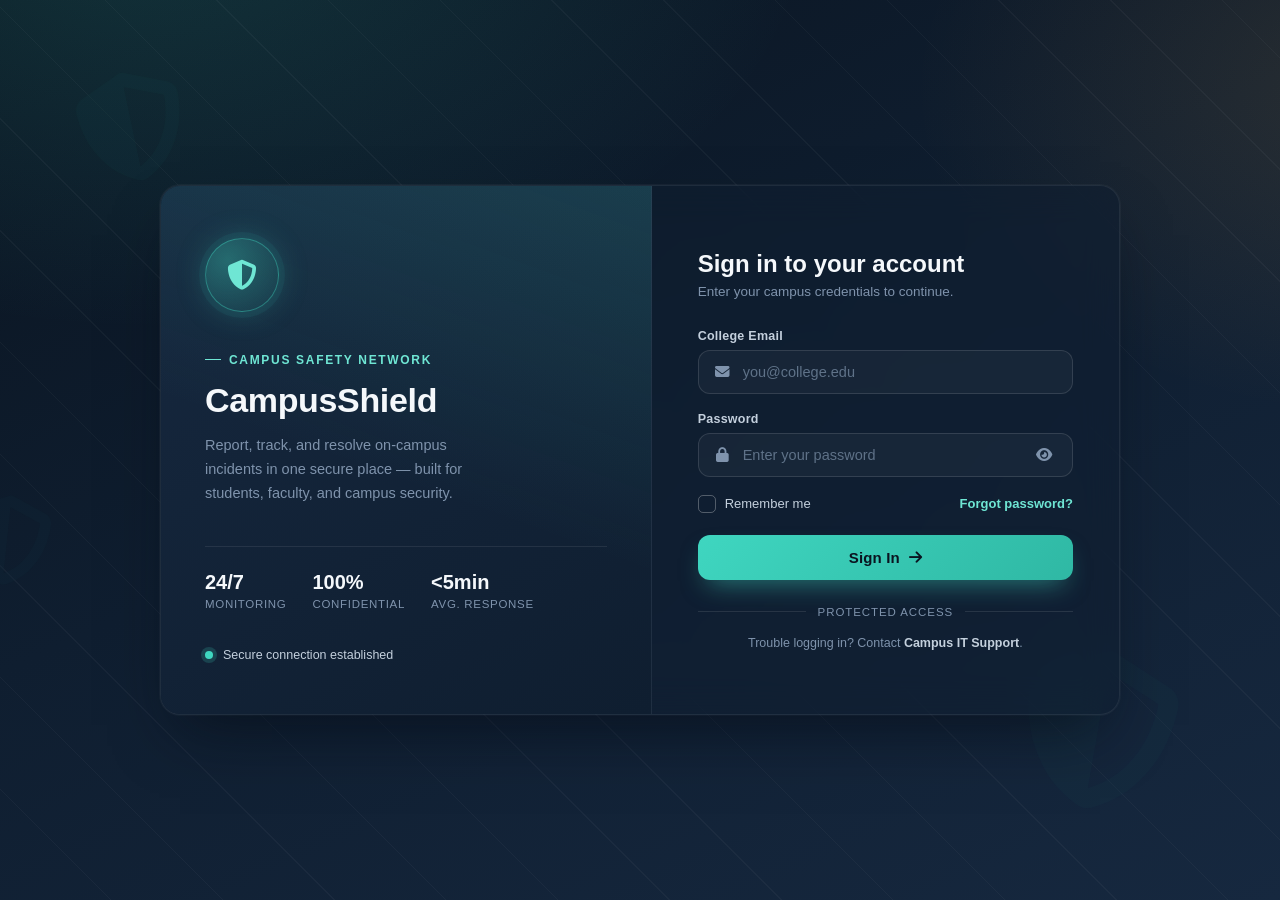
==== index.html @ 755e7db8 "Add files via upload" ====
<!DOCTYPE html>
<html lang="en">
<head>
<meta charset="UTF-8">
<meta name="viewport" content="width=device-width, initial-scale=1.0">
<title>CampusShield | Sign In</title>
<link rel="stylesheet" href="https://cdnjs.cloudflare.com/ajax/libs/font-awesome/6.5.1/css/all.min.css">
<style>
  :root{
    --navy-950:#0a1420;
    --navy-900:#0f1e30;
    --navy-800:#16283f;
    --navy-700:#1e3552;
    --slate-400:#7f93ac;
    --slate-200:#c4d0dd;
    --cyan-400:#3fd6c0;
    --cyan-300:#6fe6d4;
    --amber-400:#f0a83c;
    --danger:#ef5a5a;
    --success:#3fd6c0;
    --white:#f5f8fb;
    --radius-lg:20px;
    --radius-md:12px;
    --shadow-card:0 30px 60px -20px rgba(4,10,20,0.65), 0 0 0 1px rgba(255,255,255,0.04);
    --font-display:'Segoe UI Semibold','Segoe UI',-apple-system,BlinkMacSystemFont,'Helvetica Neue',Arial,sans-serif;
    --font-body:-apple-system,BlinkMacSystemFont,'Segoe UI',Roboto,Helvetica,Arial,sans-serif;
  }

  *{margin:0;padding:0;box-sizing:border-box;}

  html,body{height:100%;}

  body{
    font-family:var(--font-body);
    min-height:100vh;
    display:flex;
    align-items:center;
    justify-content:center;
    padding:32px 20px;
    color:var(--white);
    position:relative;
    overflow-x:hidden;
    background:
      radial-gradient(1100px 700px at 12% -10%, rgba(63,214,192,0.16), transparent 60%),
      radial-gradient(900px 600px at 110% 10%, rgba(240,168,60,0.12), transparent 55%),
      linear-gradient(155deg, var(--navy-950) 0%, var(--navy-900) 45%, var(--navy-800) 100%);
  }

  /* ---------- Ambient watermark shield pattern ---------- */
  .bg-shield{
    position:fixed;
    inset:0;
    z-index:0;
    pointer-events:none;
    opacity:0.06;
    background-image:
      repeating-linear-gradient(45deg, transparent, transparent 78px, rgba(255,255,255,0.6) 78px, rgba(255,255,255,0.6) 79px);
  }

  .bg-shield i{
    position:absolute;
    color:var(--cyan-400);
    filter:blur(0.5px);
  }
  .bg-shield i:nth-child(1){ top:8%; left:6%; font-size:110px; transform:rotate(-12deg); opacity:.5;}
  .bg-shield i:nth-child(2){ bottom:10%; right:8%; font-size:160px; transform:rotate(10deg); opacity:.4;}
  .bg-shield i:nth-child(3){ top:55%; left:-3%; font-size:90px; transform:rotate(6deg); opacity:.35;}

  /* ---------- Layout wrapper ---------- */
  .wrapper{
    position:relative;
    z-index:2;
    width:100%;
    max-width:960px;
    display:grid;
    grid-template-columns:1.05fr 1fr;
    background:rgba(15,30,48,0.55);
    border:1px solid rgba(255,255,255,0.07);
    border-radius:var(--radius-lg);
    box-shadow:var(--shadow-card);
    backdrop-filter:blur(18px);
    overflow:hidden;
    animation:riseIn .6s cubic-bezier(.2,.8,.2,1) both;
  }

  @keyframes riseIn{
    from{opacity:0; transform:translateY(18px);}
    to{opacity:1; transform:translateY(0);}
  }

  /* ---------- Left brand panel ---------- */
  .brand-panel{
    position:relative;
    padding:52px 44px;
    display:flex;
    flex-direction:column;
    justify-content:space-between;
    background:
      linear-gradient(200deg, rgba(63,214,192,0.14), transparent 55%),
      linear-gradient(150deg, var(--navy-800) 0%, var(--navy-900) 100%);
    border-right:1px solid rgba(255,255,255,0.06);
  }

  .badge-ring{
    width:74px;height:74px;
    border-radius:50%;
    display:flex;align-items:center;justify-content:center;
    background:radial-gradient(circle at 30% 30%, rgba(63,214,192,0.35), rgba(63,214,192,0.05));
    border:1px solid rgba(63,214,192,0.4);
    box-shadow:0 0 0 6px rgba(63,214,192,0.06), 0 0 30px rgba(63,214,192,0.25);
  }

  .badge-ring i{
    font-size:30px;
    color:var(--cyan-300);
    animation:pulseShield 3.2s ease-in-out infinite;
  }

  @keyframes pulseShield{
    0%,100%{ transform:scale(1); filter:drop-shadow(0 0 0 rgba(63,214,192,0)); }
    50%{ transform:scale(1.08); filter:drop-shadow(0 0 10px rgba(63,214,192,0.5)); }
  }

  .brand-copy{ margin-top:34px; }

  .eyebrow{
    display:inline-flex;
    align-items:center;
    gap:8px;
    font-size:12px;
    letter-spacing:.14em;
    text-transform:uppercase;
    color:var(--cyan-300);
    font-weight:600;
    margin-bottom:14px;
  }
  .eyebrow::before{
    content:"";
    width:16px;height:1px;
    background:var(--cyan-300);
    display:inline-block;
  }

  .brand-copy h1{
    font-family:var(--font-display);
    font-size:34px;
    line-height:1.15;
    letter-spacing:-0.01em;
    margin-bottom:14px;
  }

  .brand-copy p{
    color:var(--slate-400);
    font-size:14.5px;
    line-height:1.65;
    max-width:34ch;
  }

  .stat-row{
    display:flex;
    gap:26px;
    margin-top:40px;
    padding-top:24px;
    border-top:1px solid rgba(255,255,255,0.08);
  }
  .stat-row div h3{
    font-family:var(--font-display);
    font-size:20px;
    color:var(--white);
  }
  .stat-row div span{
    font-size:11.5px;
    color:var(--slate-400);
    text-transform:uppercase;
    letter-spacing:.06em;
  }

  .status-strip{
    margin-top:36px;
    display:flex;
    align-items:center;
    gap:10px;
    font-size:12.5px;
    color:var(--slate-200);
  }
  .dot-live{
    width:8px;height:8px;border-radius:50%;
    background:var(--success);
    box-shadow:0 0 0 4px rgba(63,214,192,0.18);
    animation:blink 1.8s ease-in-out infinite;
  }
  @keyframes blink{ 0%,100%{opacity:1;} 50%{opacity:.35;} }

  /* ---------- Right form panel ---------- */
  .form-panel{
    padding:52px 46px;
    display:flex;
    flex-direction:column;
    justify-content:center;
  }

  .form-head{ margin-bottom:30px; }
  .form-head h2{
    font-family:var(--font-display);
    font-size:24px;
    margin-bottom:6px;
  }
  .form-head p{
    font-size:13.5px;
    color:var(--slate-400);
  }

  .field{
    margin-bottom:18px;
    position:relative;
  }

  .field label{
    display:block;
    font-size:12.5px;
    font-weight:600;
    letter-spacing:.02em;
    color:var(--slate-200);
    margin-bottom:7px;
  }

  .input-shell{
    display:flex;
    align-items:center;
    background:rgba(255,255,255,0.035);
    border:1px solid rgba(255,255,255,0.12);
    border-radius:var(--radius-md);
    padding:0 14px;
    transition:border-color .18s ease, box-shadow .18s ease, background .18s ease;
  }

  .input-shell i.leading-icon{
    color:var(--slate-400);
    font-size:14.5px;
    width:20px;
    text-align:center;
    transition:color .18s ease;
  }

  .input-shell input{
    flex:1;
    background:transparent;
    border:none;
    outline:none;
    color:var(--white);
    font-size:14.5px;
    padding:13px 10px;
    font-family:var(--font-body);
  }

  .input-shell input::placeholder{ color:#5f7288; }

  .input-shell:focus-within{
    border-color:var(--cyan-400);
    background:rgba(63,214,192,0.05);
    box-shadow:0 0 0 3px rgba(63,214,192,0.14);
  }
  .input-shell:focus-within i.leading-icon{ color:var(--cyan-400); }

  .field.error .input-shell{
    border-color:var(--danger);
    box-shadow:0 0 0 3px rgba(239,90,90,0.12);
  }

  .toggle-eye{
    background:transparent;
    border:none;
    color:var(--slate-400);
    cursor:pointer;
    font-size:14.5px;
    padding:6px;
    transition:color .18s ease, transform .18s ease;
  }
  .toggle-eye:hover{ color:var(--cyan-300); transform:scale(1.08); }

  .error-msg{
    display:none;
    align-items:center;
    gap:6px;
    color:var(--danger);
    font-size:12px;
    margin-top:6px;
    animation:shake .32s ease;
  }
  .field.error .error-msg{ display:flex; }

  @keyframes shake{
    0%,100%{ transform:translateX(0); }
    25%{ transform:translateX(-4px); }
    75%{ transform:translateX(4px); }
  }

  .row-between{
    display:flex;
    align-items:center;
    justify-content:space-between;
    margin:6px 0 22px;
    font-size:13px;
  }

  .remember{
    display:flex;
    align-items:center;
    gap:9px;
    cursor:pointer;
    color:var(--slate-200);
    user-select:none;
  }

  .checkbox-shell{
    width:18px;height:18px;
    border-radius:5px;
    border:1.5px solid rgba(255,255,255,0.28);
    display:flex;
    align-items:center;
    justify-content:center;
    transition:all .18s ease;
    flex-shrink:0;
  }
  .checkbox-shell i{
    font-size:10px;
    color:var(--navy-950);
    opacity:0;
    transform:scale(0.5);
    transition:all .18s ease;
  }

  .remember input{ display:none; }
  .remember input:checked + .checkbox-shell{
    background:var(--cyan-400);
    border-color:var(--cyan-400);
  }
  .remember input:checked + .checkbox-shell i{
    opacity:1;
    transform:scale(1);
  }

  .forgot-link{
    color:var(--cyan-300);
    text-decoration:none;
    font-weight:600;
    position:relative;
  }
  .forgot-link::after{
    content:"";
    position:absolute;
    left:0; bottom:-2px;
    width:0%;
    height:1px;
    background:var(--cyan-300);
    transition:width .22s ease;
  }
  .forgot-link:hover::after{ width:100%; }

  .btn-login{
    width:100%;
    padding:14px;
    border:none;
    border-radius:var(--radius-md);
    background:linear-gradient(135deg, var(--cyan-400), #2fb8a4);
    color:var(--navy-950);
    font-size:15px;
    font-weight:700;
    letter-spacing:.01em;
    cursor:pointer;
    display:flex;
    align-items:center;
    justify-content:center;
    gap:9px;
    box-shadow:0 12px 26px -10px rgba(63,214,192,0.55);
    transition:transform .16s ease, box-shadow .16s ease, filter .16s ease;
  }

  .btn-login:hover{
    transform:translateY(-2px);
    box-shadow:0 16px 32px -10px rgba(63,214,192,0.7);
    filter:brightness(1.04);
  }
  .btn-login:active{ transform:translateY(0); }

  .btn-login:disabled{
    opacity:.75;
    cursor:not-allowed;
    transform:none;
  }

  .btn-login .fa-circle-notch{ display:none; }
  .btn-login.loading .fa-arrow-right{ display:none; }
  .btn-login.loading .fa-circle-notch{ display:inline-block; animation:spin .7s linear infinite; }

  @keyframes spin{ to{ transform:rotate(360deg); } }

  .divider{
    display:flex;
    align-items:center;
    gap:12px;
    margin:26px 0 18px;
    color:var(--slate-400);
    font-size:11.5px;
    text-transform:uppercase;
    letter-spacing:.08em;
  }
  .divider::before,.divider::after{
    content:"";
    flex:1;
    height:1px;
    background:rgba(255,255,255,0.1);
  }

  .footer-note{
    text-align:center;
    font-size:12.5px;
    color:var(--slate-400);
  }
  .footer-note strong{ color:var(--slate-200); }

  .toast{
    position:fixed;
    top:22px;
    left:50%;
    transform:translateX(-50%) translateY(-16px);
    background:var(--navy-800);
    border:1px solid rgba(63,214,192,0.4);
    color:var(--white);
    padding:12px 20px;
    border-radius:10px;
    font-size:13.5px;
    display:flex;
    align-items:center;
    gap:10px;
    box-shadow:0 12px 30px rgba(0,0,0,0.4);
    opacity:0;
    pointer-events:none;
    transition:all .3s ease;
    z-index:50;
  }
  .toast.show{
    opacity:1;
    transform:translateX(-50%) translateY(0);
  }
  .toast i{ color:var(--success); }

  /* ---------- Responsive ---------- */
  @media (max-width: 860px){
    .wrapper{ grid-template-columns:1fr; max-width:460px; }
    .brand-panel{
      padding:36px 32px 28px;
      border-right:none;
      border-bottom:1px solid rgba(255,255,255,0.06);
    }
    .brand-copy{ margin-top:22px; }
    .brand-copy h1{ font-size:26px; }
    .stat-row{ margin-top:26px; padding-top:18px; }
    .form-panel{ padding:36px 32px 40px; }
  }

  @media (max-width: 420px){
    .brand-panel, .form-panel{ padding:28px 22px; }
    .brand-copy h1{ font-size:22px; }
    .stat-row{ gap:18px; }
    body{ padding:16px; }
  }
</style>
</head>
<body>

  <div class="bg-shield" aria-hidden="true">
    <i class="fa-solid fa-shield-halved"></i>
    <i class="fa-solid fa-shield-halved"></i>
    <i class="fa-solid fa-shield-halved"></i>
  </div>

  <div class="wrapper">

    <!-- Left brand panel -->
    <aside class="brand-panel">
      <div>
        <div class="badge-ring">
          <i class="fa-solid fa-shield-halved" aria-hidden="true"></i>
        </div>

        <div class="brand-copy">
          <span class="eyebrow">Campus Safety Network</span>
          <h1>CampusShield</h1>
          <p>Report, track, and resolve on‑campus incidents in one secure place — built for students, faculty, and campus security.</p>
        </div>

        <div class="stat-row">
          <div>
            <h3>24/7</h3>
            <span>Monitoring</span>
          </div>
          <div>
            <h3>100%</h3>
            <span>Confidential</span>
          </div>
          <div>
            <h3>&lt;5min</h3>
            <span>Avg. Response</span>
          </div>
        </div>
      </div>

      <div class="status-strip">
        <span class="dot-live"></span>
        Secure connection established
      </div>
    </aside>

    <!-- Right form panel -->
    <main class="form-panel">
      <div class="form-head">
        <h2>Sign in to your account</h2>
        <p>Enter your campus credentials to continue.</p>
      </div>

      <form id="loginForm" novalidate>

        <div class="field" id="emailField">
          <label for="email">College Email</label>
          <div class="input-shell">
            <i class="fa-solid fa-envelope leading-icon"></i>
            <input type="text" id="email" name="email" placeholder="you@college.edu" autocomplete="username">
          </div>
          <div class="error-msg"><i class="fa-solid fa-circle-exclamation"></i><span>Please enter a valid college email address.</span></div>
        </div>

        <div class="field" id="passwordField">
          <label for="password">Password</label>
          <div class="input-shell">
            <i class="fa-solid fa-lock leading-icon"></i>
            <input type="password" id="password" name="password" placeholder="Enter your password" autocomplete="current-password">
            <button type="button" class="toggle-eye" id="togglePassword" aria-label="Show password">
              <i class="fa-solid fa-eye"></i>
            </button>
          </div>
          <div class="error-msg"><i class="fa-solid fa-circle-exclamation"></i><span>Password must be at least 6 characters.</span></div>
        </div>

        <div class="row-between">
          <label class="remember">
            <input type="checkbox" id="rememberMe">
            <span class="checkbox-shell"><i class="fa-solid fa-check"></i></span>
            Remember me
          </label>
          <a href="#" class="forgot-link">Forgot password?</a>
        </div>

        <button type="submit" class="btn-login" id="loginBtn">
          <span>Sign In</span>
          <i class="fa-solid fa-arrow-right"></i>
          <i class="fa-solid fa-circle-notch"></i>
        </button>

        <div class="divider">Protected Access</div>
        <p class="footer-note">Trouble logging in? Contact <strong>Campus IT Support</strong>.</p>
      </form>
    </main>

  </div>

  <div class="toast" id="toast">
    <i class="fa-solid fa-circle-check"></i>
    <span id="toastMsg">Signed in successfully!</span>
  </div>

<script>
(function(){
  const form = document.getElementById('loginForm');
  const emailInput = document.getElementById('email');
  const passwordInput = document.getElementById('password');
  const emailField = document.getElementById('emailField');
  const passwordField = document.getElementById('passwordField');
  const togglePassword = document.getElementById('togglePassword');
  const loginBtn = document.getElementById('loginBtn');
  const toast = document.getElementById('toast');
  const toastMsg = document.getElementById('toastMsg');

  const EMAIL_REGEX = /^[^\s@]+@[^\s@]+\.[^\s@]+$/;

  // ---- Show / Hide password ----
  togglePassword.addEventListener('click', function(){
    const isHidden = passwordInput.type === 'password';
    passwordInput.type = isHidden ? 'text' : 'password';
    togglePassword.innerHTML = isHidden
      ? '<i class="fa-solid fa-eye-slash"></i>'
      : '<i class="fa-solid fa-eye"></i>';
    togglePassword.setAttribute('aria-label', isHidden ? 'Hide password' : 'Show password');
  });

  // ---- Live validation helpers ----
  function setError(fieldEl, hasError){
    fieldEl.classList.toggle('error', hasError);
  }

  function validateEmail(){
    const value = emailInput.value.trim();
    const valid = EMAIL_REGEX.test(value);
    setError(emailField, !valid);
    return valid;
  }

  function validatePassword(){
    const value = passwordInput.value;
    const valid = value.length >= 6;
    setError(passwordField, !valid);
    return valid;
  }

  emailInput.addEventListener('input', function(){
    if(emailField.classList.contains('error')) validateEmail();
  });
  passwordInput.addEventListener('input', function(){
    if(passwordField.classList.contains('error')) validatePassword();
  });
  emailInput.addEventListener('blur', validateEmail);
  passwordInput.addEventListener('blur', validatePassword);

  function showToast(message, isError){
    toastMsg.textContent = message;
    toast.style.borderColor = isError ? 'rgba(239,90,90,0.5)' : 'rgba(63,214,192,0.4)';
    toast.querySelector('i').className = isError
      ? 'fa-solid fa-circle-exclamation'
      : 'fa-solid fa-circle-check';
    toast.querySelector('i').style.color = isError ? '#ef5a5a' : '#3fd6c0';
    toast.classList.add('show');
    setTimeout(() => toast.classList.remove('show'), 3200);
  }

  // ---- Submit handling ----
  form.addEventListener('submit', function(e){
    e.preventDefault();

    const emailValid = validateEmail();
    const passwordValid = validatePassword();

    if(!emailValid || !passwordValid){
      showToast('Please fix the highlighted fields.', true);
      const firstError = document.querySelector('.field.error input');
      if(firstError) firstError.focus();
      return;
    }

    // Simulate authentication request
    loginBtn.classList.add('loading');
    loginBtn.disabled = true;

    setTimeout(function(){
      loginBtn.classList.remove('loading');
      loginBtn.disabled = false;
      showToast('Signed in successfully! Redirecting…', false);

      if(document.getElementById('rememberMe').checked){
        // Placeholder: persistence handled by backend session logic
      }

      form.reset();
      emailField.classList.remove('error');
      passwordField.classList.remove('error');
    }, 1400);
  });
})();
</script>

</body>
</html>
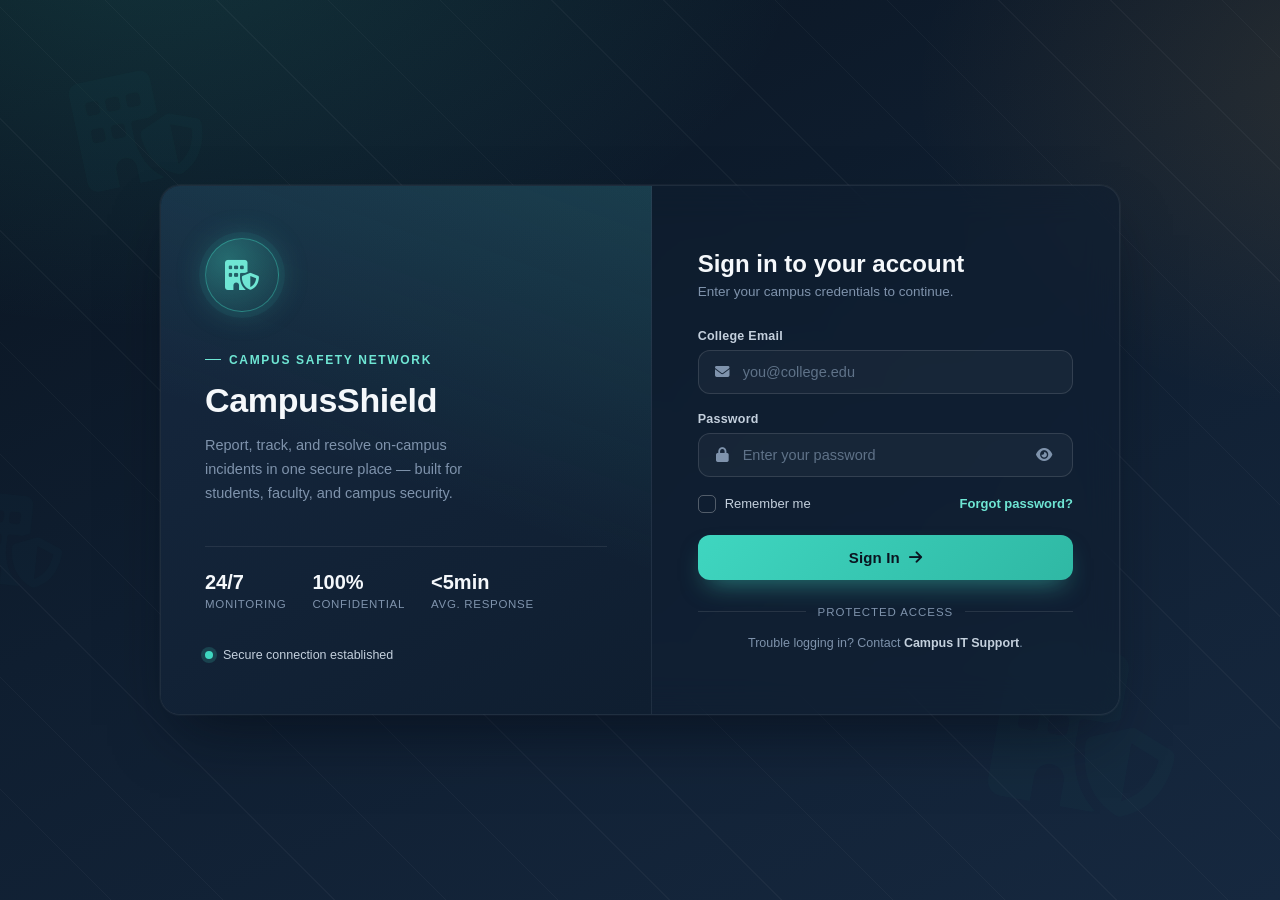
==== commit a8ab6115: "Add files via upload Frontend files" ====
--- a/index.html
+++ b/index.html
@@ -470,9 +470,9 @@
 <body>
 
   <div class="bg-shield" aria-hidden="true">
-    <i class="fa-solid fa-shield-halved"></i>
-    <i class="fa-solid fa-shield-halved"></i>
-    <i class="fa-solid fa-shield-halved"></i>
+    <i class="fa-solid fa-building-shield"></i>
+    <i class="fa-solid fa-building-shield"></i>
+    <i class="fa-solid fa-building-shield"></i>
   </div>
 
   <div class="wrapper">
@@ -481,7 +481,7 @@
     <aside class="brand-panel">
       <div>
         <div class="badge-ring">
-          <i class="fa-solid fa-shield-halved" aria-hidden="true"></i>
+          <i class="fa-solid fa-building-shield" aria-hidden="true"></i>
         </div>
 
         <div class="brand-copy">
